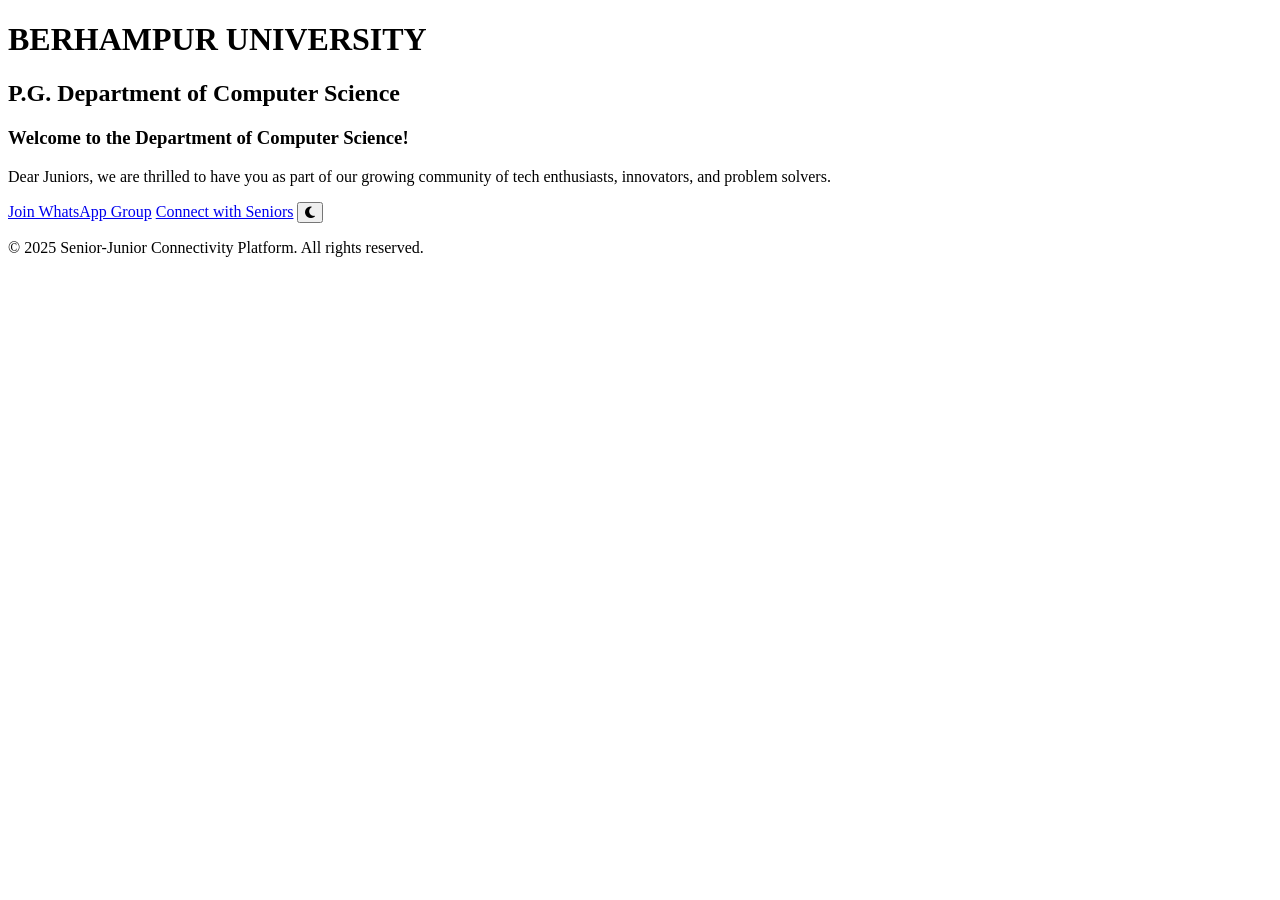
==== index.html @ b65a6550 "Added the files with my profile details" ====
<!DOCTYPE html>
<html lang="en">
<head>
  <meta charset="UTF-8">
  <meta name="viewport" content="width=device-width, initial-scale=1.0">
  <title>MCA Batch Portal</title>
  <link rel="stylesheet" href="style.css">
  <!-- FontAwesome for icons -->
  <link rel="stylesheet" href="https://cdnjs.cloudflare.com/ajax/libs/font-awesome/6.5.0/css/all.min.css">
</head>
<body>
  <header>
    <h1>BERHAMPUR UNIVERSITY</h1>
    <h2>P.G. Department of Computer Science</h2>
  </header>

  <main>
    <h3>Welcome to the Department of Computer Science!</h3>
    <p>Dear Juniors, we are thrilled to have you as part of our growing community of tech enthusiasts, innovators, and problem solvers.</p>

    <div class="buttons">
      <a href="https://chat.whatsapp.com/CHR27G2iHUg1rWMPDiVvtr" class="btn">Join WhatsApp Group</a>
      <a href="profiles.html" class="btn">Connect with Seniors</a>
      <!-- Dark mode toggle icon -->
      <button id="darkToggle" class="icon-btn">
        <i class="fas fa-moon"></i>
      </button>
    </div>
  </main>

  <footer>
    <p>© 2025 Senior-Junior Connectivity Platform. All rights reserved.</p>
  </footer>

  <script src="script.js"></script>
</body>
</html>
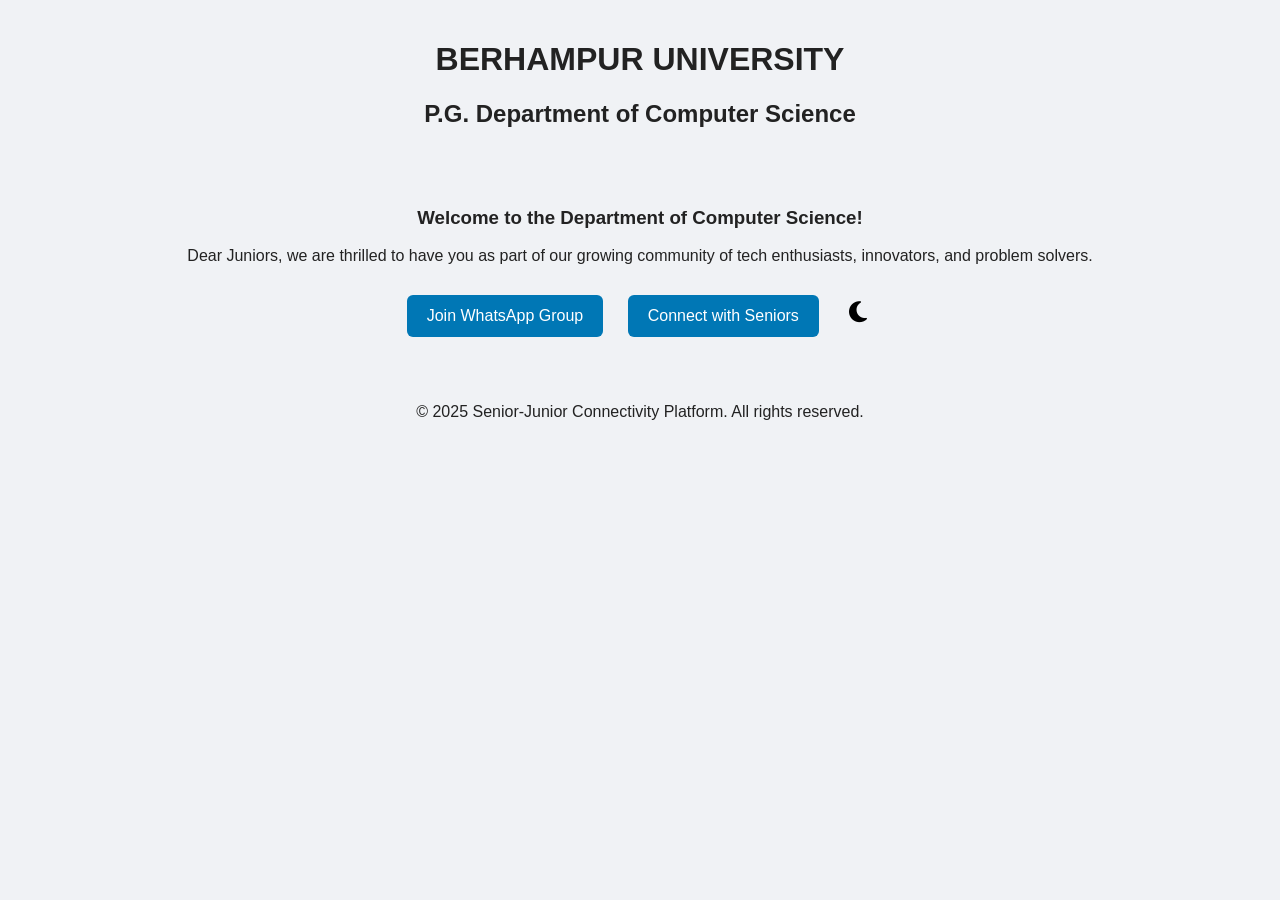
==== commit 682d842a: "changed the files location" ====
--- a/index.html
+++ b/index.html
@@ -20,7 +20,7 @@
 
     <div class="buttons">
       <a href="https://chat.whatsapp.com/CHR27G2iHUg1rWMPDiVvtr" class="btn">Join WhatsApp Group</a>
-      <a href="profiles.html" class="btn">Connect with Seniors</a>
+      <a href="profiles/profiles.html" class="btn">Connect with Seniors</a>
       <!-- Dark mode toggle icon -->
       <button id="darkToggle" class="icon-btn">
         <i class="fas fa-moon"></i>
--- a/style.css
+++ b/style.css
@@ -0,0 +1,59 @@
+body {
+  font-family: 'Poppins', sans-serif;
+  background: #f0f2f5;
+  color: #222;
+  margin: 0;
+  padding: 0;
+  transition: background 0.3s, color 0.3s;
+}
+
+header, main, footer {
+  text-align: center;
+  padding: 20px;
+}
+
+.buttons {
+  margin-top: 20px;
+}
+
+.btn {
+  display: inline-block;
+  margin: 10px;
+  padding: 12px 20px;
+  background: #0077b5;
+  color: #fff;
+  border-radius: 6px;
+  text-decoration: none;
+  transition: 0.3s;
+}
+
+.btn:hover {
+  background: #005582;
+}
+
+.icon-btn {
+  background: none;
+  border: none;
+  font-size: 24px;
+  cursor: pointer;
+  margin: 10px;
+  transition: transform 0.3s;
+}
+
+.icon-btn:hover {
+  transform: rotate(20deg);
+}
+
+/* Dark mode styles */
+body.dark {
+  background: #121212;
+  color: #eee;
+}
+
+body.dark .btn {
+  background: #444;
+}
+
+body.dark .btn:hover {
+  background: #666;
+}
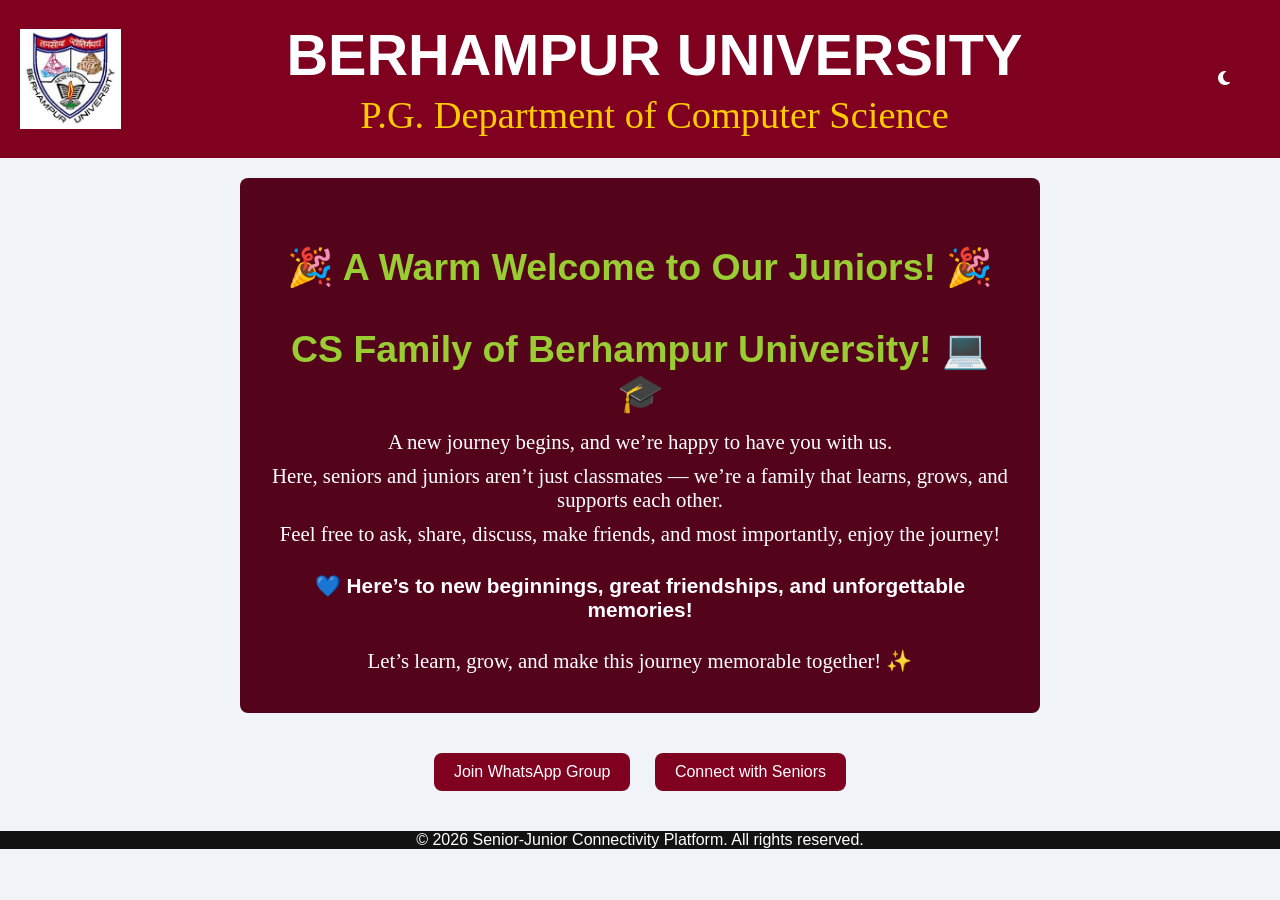
==== commit 48469b0c: "completed the home page" ====
--- a/index.html
+++ b/index.html
@@ -3,35 +3,48 @@
 <head>
   <meta charset="UTF-8">
   <meta name="viewport" content="width=device-width, initial-scale=1.0">
-  <title>MCA Batch Portal</title>
+  <title>CS BATCH 2025-27</title>
   <link rel="stylesheet" href="style.css">
-  <!-- FontAwesome for icons -->
   <link rel="stylesheet" href="https://cdnjs.cloudflare.com/ajax/libs/font-awesome/6.5.0/css/all.min.css">
+  <script src="scripts.js" defer></script>
 </head>
 <body>
+
   <header>
-    <h1>BERHAMPUR UNIVERSITY</h1>
-    <h2>P.G. Department of Computer Science</h2>
+    <img src="images/bu logo.jpeg" alt="University Logo" class="university-logo">
+    <div class="header-text">
+      <h1>BERHAMPUR UNIVERSITY</h1>
+      <h2>P.G. Department of Computer Science</h2>
+    </div>
+      <div class="buttons">
+    <button id="darkToggle" class="icon-btn">
+      <i class="fas fa-moon"></i>
+    </button>
+  </div>
   </header>
 
-  <main>
-    <h3>Welcome to the Department of Computer Science!</h3>
-    <p>Dear Juniors, we are thrilled to have you as part of our growing community of tech enthusiasts, innovators, and problem solvers.</p>
+  <!-- Welcome Junior Message -->
+  <div class="welcome-junior">
+    <h3>🎉 A Warm Welcome to Our Juniors! 🎉</h3>
+    <h3>CS Family of Berhampur University! 💻🎓</h3>
+    <p>A new journey begins, and we’re happy to have you with us.</p>
+    <p>Here, seniors and juniors aren’t just classmates — we’re a family that learns, grows, and supports each other.</p>
+    <p>Feel free to ask, share, discuss, make friends, and most importantly, enjoy the journey!</p>
+    <h4>💙 Here’s to new beginnings, great friendships, and unforgettable memories!</h4>
+    <p>Let’s learn, grow, and make this journey memorable together! ✨</p>
+  </div>
 
-    <div class="buttons">
-      <a href="https://chat.whatsapp.com/CHR27G2iHUg1rWMPDiVvtr" class="btn">Join WhatsApp Group</a>
-      <a href="profiles/profiles.html" class="btn">Connect with Seniors</a>
-      <!-- Dark mode toggle icon -->
-      <button id="darkToggle" class="icon-btn">
-        <i class="fas fa-moon"></i>
-      </button>
-    </div>
-  </main>
+  <div class="buttons">
+    <button onclick="window.location.href='https://chat.whatsapp.com/CHR27G2iHUg1rWMPDiVvtr'">Join WhatsApp
+      Group</button>
+    <button onclick="window.location.href='profiles/profiles.html'">Connect with Seniors</button>
+  </div>
 
-  <footer>
-    <p>© 2025 Senior-Junior Connectivity Platform. All rights reserved.</p>
-  </footer>
+  <div class="copyright">
+    <footer>
+      <p>&copy; 2026 Senior-Junior Connectivity Platform. All rights reserved.</p>
+    </footer>
+  </div>
+</body>
 
-  <script src="script.js"></script>
-</body>
 </html>
--- a/style.css
+++ b/style.css
@@ -1,59 +1,170 @@
+* {
+  box-sizing: border-box;
+}
 body {
-  font-family: 'Poppins', sans-serif;
-  background: #f0f2f5;
-  color: #222;
+  font-family: 'Segoe UI', sans-serif;
+  background: #f0f4f8;
   margin: 0;
   padding: 0;
   transition: background 0.3s, color 0.3s;
 }
+header {
+  background: #800020;
+  color: white;
+  padding: 20px;
+  display: flex;
+  align-items: center;
+  justify-content: flex-start;
+  flex-wrap: wrap;
+  text-align: center;
+}
+.university-logo {
+  height: 100px;
+  width: auto;
+  max-width: 100%;
+  margin-right: 0px;
+}
+.header-text {
+  flex: 1;
+  min-width: 200px;
+}
+header h1 {
+  margin: 0;
+  font-size: 4.5vw;
+}
+header h2 {
+  margin: 5px 0 0;
+  font-size: 3vw;
+  font-weight: normal;
+  font-family: 'Georgia', serif;
+  color: #ffcc00;
+}
+@media (max-width: 768px) {
+  header {
+    flex-direction: column;
+    align-items: center;
+  }
+  .university-logo {
+    height: 200px;
+    margin: 0 auto 10px;
+  }
+  header h1 {
+    font-size: 6vw;
+  }
+  header h2 {
+    font-size: 4vw;
+  }
+}
+@media (max-width: 480px) {
+  .university-logo {
+    height: 50px;
+  }
+}
+.welcome-junior {
+  text-align: center;
+  padding: 30px;
+  font-size: 1.3em;
+  color: #fff;
+  background-color: #53041b;
+  border-radius: 8px;
+  max-width: 800px;
+  margin: 20px auto;
+  transition: background-color 0.3s, color 0.3s;
+}
+.welcome-junior h3 {
+  font-size: 1.8em;
+  background-color: #53041b;
+  color: yellowgreen;
+  margin-bottom: 15px;
+}
+.welcome-junior p {
+  margin: 10px 0;
+  font-family: 'Times New Roman', Times, serif;
+}
+.buttons {
+  text-align: center;
+  margin: 30px 0;
+}
+.buttons button,
+.buttons a {
+  padding: 10px 20px;
+  margin: 10px;
+  border: none;
+  border-radius: 8px;
+  font-size: 16px;
+  cursor: pointer;
+  background-color: #800020;
+  color: white;
+  transition: background 0.3s;
+  text-decoration: none;
+}
+.buttons button:hover,
+.buttons a:hover {
+  background-color: #20c44f;
+}
+.copyright {
+  text-align: center;
+  background-color: #121212;
+  color: #fff;
+}
+/* =========================
+   DARK MODE
+   ========================= */
 
-header, main, footer {
-  text-align: center;
-  padding: 20px;
+body.dark-mode {
+    background-color: #121212;
+    color: #ffffff;
 }
 
-.buttons {
-  margin-top: 20px;
+/* Header */
+body.dark-mode header {
+    background-color: #333333;
 }
 
-.btn {
-  display: inline-block;
-  margin: 10px;
-  padding: 12px 20px;
-  background: #0077b5;
-  color: #fff;
-  border-radius: 6px;
-  text-decoration: none;
-  transition: 0.3s;
+/* Welcome section */
+body.dark-mode .welcome-junior {
+    background-color: #333333;
+    color: #ffffff;
 }
 
-.btn:hover {
-  background: #005582;
+body.dark-mode .welcome-junior h3 {
+    background-color: #333333;
+    color: #9acd32;
 }
 
-.icon-btn {
-  background: none;
-  border: none;
-  font-size: 24px;
-  cursor: pointer;
-  margin: 10px;
-  transition: transform 0.3s;
+/* Buttons */
+body.dark-mode .buttons button,
+body.dark-mode .buttons a {
+    background-color: #333333;
+    color: #ffffff;
 }
 
-.icon-btn:hover {
-  transform: rotate(20deg);
+body.dark-mode .buttons button:hover,
+body.dark-mode .buttons a:hover {
+    background-color: #a09696;
 }
 
-/* Dark mode styles */
-body.dark {
-  background: #121212;
-  color: #eee;
+/* Footer */
+body.dark-mode .copyright {
+    background-color: #080808;
+    color: #ffffff;
 }
 
-body.dark .btn {
-  background: #444;
+/* Dark mode toggle button */
+body.dark-mode #darkToggle {
+    background-color: #333333;
+    color: #ffffff;
+}
+body.dark-mode #darkToggle:hover{
+    background-color: white;
+    color:black;
+}
+#darkToggle {
+    transition: background-color 0.3s, color 0.3s, transform 0.2s;
 }
 
-body.dark .btn:hover {
-  background: #666;
-}
+#darkToggle:hover {
+    background-color: #0e0e0e;
+    color: #eee8e8;
+    transform: scale(1.1);
+}
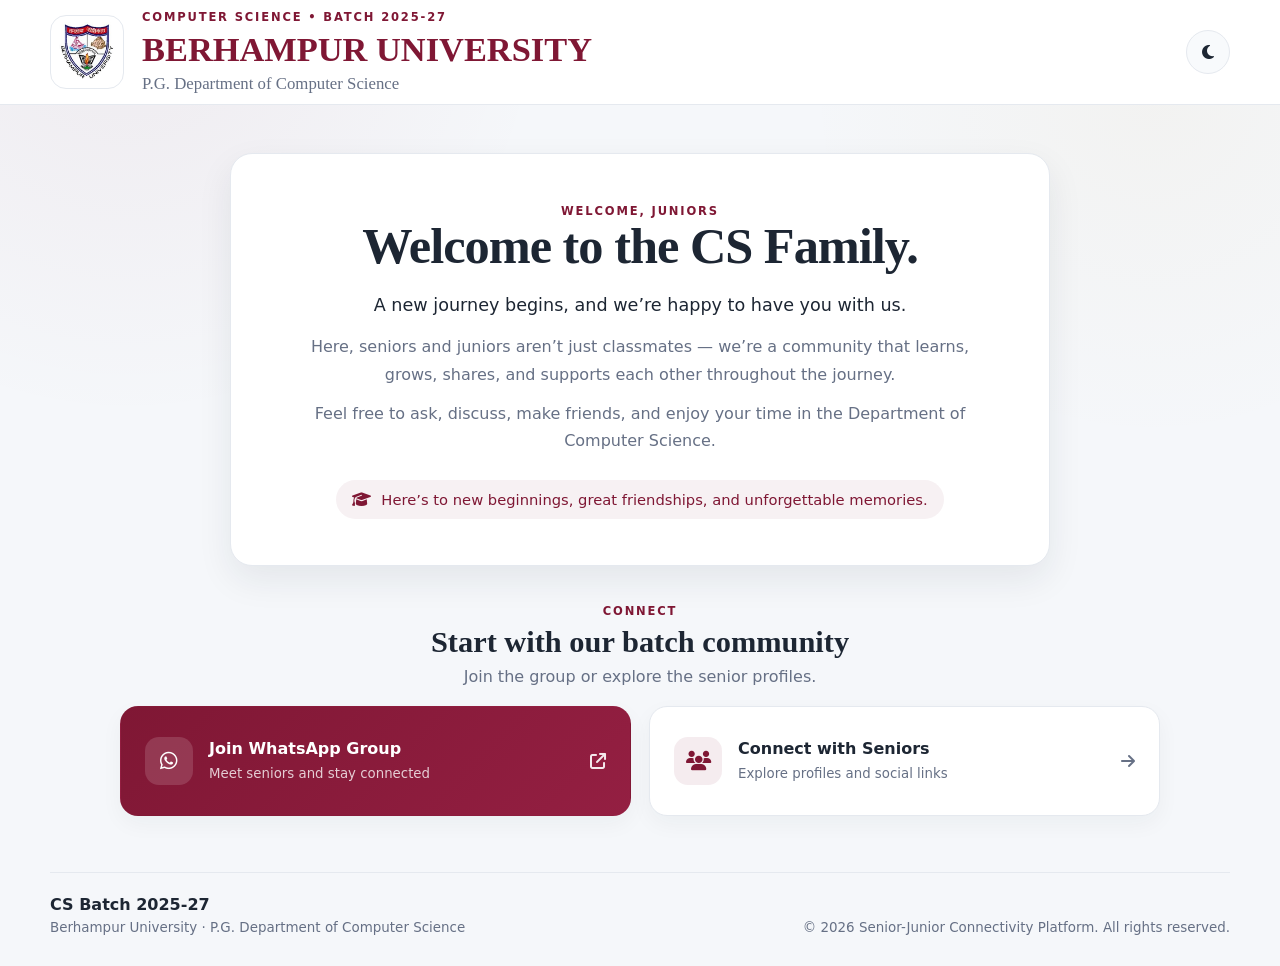
==== commit be66f71b: "Updated the the home page perfectly" ====
--- a/index.html
+++ b/index.html
@@ -3,48 +3,107 @@
 <head>
   <meta charset="UTF-8">
   <meta name="viewport" content="width=device-width, initial-scale=1.0">
+  <meta name="description" content="Berhampur University Computer Science Batch 2025-27 senior-junior connectivity platform">
   <title>CS BATCH 2025-27</title>
   <link rel="stylesheet" href="style.css">
   <link rel="stylesheet" href="https://cdnjs.cloudflare.com/ajax/libs/font-awesome/6.5.0/css/all.min.css">
   <script src="scripts.js" defer></script>
 </head>
+
 <body>
 
-  <header>
-    <img src="images/bu logo.jpeg" alt="University Logo" class="university-logo">
-    <div class="header-text">
-      <h1>BERHAMPUR UNIVERSITY</h1>
-      <h2>P.G. Department of Computer Science</h2>
-    </div>
+  <header class="site-header">
+    <div class="header-inner">
+      <div class="brand">
+        <img src="images/bu logo.jpeg" alt="Berhampur University Logo" class="university-logo">
+        <div class="header-text">
+          <p class="eyebrow">COMPUTER SCIENCE • BATCH 2025-27</p>
+          <h1>BERHAMPUR UNIVERSITY</h1>
+          <h2>P.G. Department of Computer Science</h2>
+        </div>
+      </div>  
       <div class="buttons">
-    <button id="darkToggle" class="icon-btn">
-      <i class="fas fa-moon"></i>
+    <button id="darkToggle" class="icon-btn" type="button" aria-label="Toggle dark mode">
+      <i class="fas fa-moon" aria-hidden="true"></i>
     </button>
   </div>
   </header>
 
   <!-- Welcome Junior Message -->
-  <div class="welcome-junior">
-    <h3>🎉 A Warm Welcome to Our Juniors! 🎉</h3>
-    <h3>CS Family of Berhampur University! 💻🎓</h3>
-    <p>A new journey begins, and we’re happy to have you with us.</p>
-    <p>Here, seniors and juniors aren’t just classmates — we’re a family that learns, grows, and supports each other.</p>
-    <p>Feel free to ask, share, discuss, make friends, and most importantly, enjoy the journey!</p>
-    <h4>💙 Here’s to new beginnings, great friendships, and unforgettable memories!</h4>
-    <p>Let’s learn, grow, and make this journey memorable together! ✨</p>
-  </div>
 
-  <div class="buttons">
-    <button onclick="window.location.href='https://chat.whatsapp.com/CHR27G2iHUg1rWMPDiVvtr'">Join WhatsApp
-      Group</button>
-    <button onclick="window.location.href='profiles/profiles.html'">Connect with Seniors</button>
-  </div>
+  <main>
+    <section class="hero-section" aria-labelledby="welcome-title">
+      <div class="hero-copy">
+        <span class="section-label">WELCOME, JUNIORS</span>
 
-  <div class="copyright">
-    <footer>
-      <p>&copy; 2026 Senior-Junior Connectivity Platform. All rights reserved.</p>
-    </footer>
-  </div>
+        <h3 id="welcome-title">Welcome to the CS Family.</h3>
+
+        <p class="hero-lead">
+          A new journey begins, and we’re happy to have you with us.
+        </p>
+
+        <p>
+          Here, seniors and juniors aren’t just classmates — we’re a community
+          that learns, grows, shares, and supports each other throughout the journey.
+        </p>
+
+        <p>
+          Feel free to ask, discuss, make friends, and enjoy your time in the
+          Department of Computer Science.
+        </p>
+
+        <div class="welcome-note">
+          <i class="fa-solid fa-graduation-cap" aria-hidden="true"></i>
+          <span>Here’s to new beginnings, great friendships, and unforgettable memories.</span>
+        </div>
+      </div>
+    </section>
+
+    <section class="action-section" aria-label="Quick actions">
+      <div class="action-heading">
+        <p class="section-label">CONNECT</p>
+        <h3>Start with our batch community</h3>
+        <p>Join the group or explore the senior profiles.</p>
+      </div>
+
+      <div class="action-grid">
+        <a
+          class="action-card primary"
+          href="https://chat.whatsapp.com/CHR27G2iHUg1rWMPDiVvtr"
+          target="_blank"
+          rel="noopener noreferrer"
+        >
+          <span class="action-icon">
+            <i class="fab fa-whatsapp" aria-hidden="true"></i>
+          </span>
+          <span class="action-content">
+            <strong>Join WhatsApp Group</strong>
+            <small>Meet seniors and stay connected</small>
+          </span>
+          <i class="fas fa-arrow-up-right-from-square action-arrow" aria-hidden="true"></i>
+        </a>
+
+        <a class="action-card" href="profiles/profiles.html">
+          <span class="action-icon">
+            <i class="fas fa-users" aria-hidden="true"></i>
+          </span>
+          <span class="action-content">
+            <strong>Connect with Seniors</strong>
+            <small>Explore profiles and social links</small>
+          </span>
+          <i class="fas fa-arrow-right action-arrow" aria-hidden="true"></i>
+        </a>
+      </div>
+    </section>
+  </main>
+
+  <footer class="site-footer">
+    <div>
+      <strong>CS Batch 2025-27</strong>
+      <span>Berhampur University · P.G. Department of Computer Science</span>
+    </div>
+    <p>&copy; 2026 Senior-Junior Connectivity Platform. All rights reserved.</p>
+  </footer>
 </body>
 
 </html>
--- a/style.css
+++ b/style.css
@@ -1,170 +1,497 @@
+:root {
+  --bg: #f5f7fa;
+  --surface: #ffffff;
+  --surface-soft: #f8fafc;
+  --text: #1d2633;
+  --muted: #667085;
+  --border: #e5e9ef;
+  --primary: #7f1734;
+  --primary-dark: #68122b;
+  --accent: #b68b2c;
+  --shadow: 0 14px 35px rgba(28, 38, 52, 0.08);
+  --radius: 22px;
+}
+
 * {
   box-sizing: border-box;
 }
+
+html {
+  scroll-behavior: smooth;
+}
+
 body {
-  font-family: 'Segoe UI', sans-serif;
-  background: #f0f4f8;
   margin: 0;
-  padding: 0;
-  transition: background 0.3s, color 0.3s;
-}
-header {
-  background: #800020;
-  color: white;
-  padding: 20px;
+  min-height: 100vh;
+  font-family: "Segoe UI", system-ui, -apple-system, BlinkMacSystemFont, sans-serif;
+  color: var(--text);
+  background:
+    radial-gradient(circle at 10% 0%, rgba(127, 23, 52, 0.055), transparent 28%),
+    radial-gradient(circle at 90% 10%, rgba(182, 139, 44, 0.045), transparent 24%),
+    var(--bg);
+  transition: background 0.3s ease, color 0.3s ease;
+}
+
+/* =========================
+   HEADER
+   ========================= */
+
+.site-header {
+  position: relative;
+  background: var(--surface);
+  border-bottom: 1px solid var(--border);
+}
+
+.header-inner {
+  width: min(1180px, calc(100% - 40px));
+  margin: 0 auto;
+  min-height: 104px;
   display: flex;
   align-items: center;
-  justify-content: flex-start;
-  flex-wrap: wrap;
+  justify-content: space-between;
+  gap: 24px;
+}
+
+.brand {
+  display: flex;
+  align-items: center;
+  gap: 18px;
+  min-width: 0;
+}
+
+.university-logo {
+  width: 74px;
+  height: 74px;
+  object-fit: contain;
+  border-radius: 16px;
+  border: 1px solid var(--border);
+  background: #fff;
+  padding: 6px;
+}
+
+.header-text {
+  min-width: 0;
+}
+
+.eyebrow,
+.section-label {
+  margin: 0 0 7px;
+  color: var(--primary);
+  font-size: 0.72rem;
+  font-weight: 700;
+  letter-spacing: 0.16em;
+}
+
+.header-text h1 {
+  margin: 0;
+  font-family: Georgia, "Times New Roman", serif;
+  font-size: clamp(1.45rem, 3vw, 2.15rem);
+  line-height: 1.05;
+  color: var(--primary);
+}
+
+.header-text h2 {
+  margin: 7px 0 0;
+  color: var(--muted);
+  font-family: Georgia, "Times New Roman", serif;
+  font-size: clamp(0.88rem, 1.6vw, 1.05rem);
+  font-weight: 400;
+}
+
+.icon-btn {
+  width: 44px;
+  height: 44px;
+  flex: 0 0 44px;
+  display: grid;
+  place-items: center;
+  border: 1px solid var(--border);
+  border-radius: 50%;
+  background: var(--surface-soft);
+  color: var(--text);
+  cursor: pointer;
+  font-size: 1rem;
+  transition:
+    transform 0.2s ease,
+    background 0.2s ease,
+    color 0.2s ease,
+    border-color 0.2s ease;
+}
+
+.icon-btn:hover {
+  transform: translateY(-2px);
+  background: var(--primary);
+  border-color: var(--primary);
+  color: #fff;
+}
+
+/* =========================
+   MAIN / HERO
+   ========================= */
+
+main {
+  width: min(1040px, calc(100% - 40px));
+  margin: 0 auto;
+}
+
+.hero-section {
+  margin: 48px auto 0;
+}
+
+.hero-copy {
+  max-width: 820px;
+  margin: 0 auto;
+  padding: 46px 52px;
   text-align: center;
-}
-.university-logo {
-  height: 100px;
-  width: auto;
+  background: var(--surface);
+  border: 1px solid var(--border);
+  border-radius: var(--radius);
+  box-shadow: var(--shadow);
+}
+
+.hero-copy h3 {
+  margin: 0;
+  font-family: Georgia, "Times New Roman", serif;
+  font-size: clamp(2rem, 5vw, 3.15rem);
+  line-height: 1.08;
+  letter-spacing: -0.02em;
+  color: var(--text);
+}
+
+.hero-lead {
+  margin: 18px auto 0;
+  max-width: 680px;
+  font-size: 1.1rem;
+  line-height: 1.7;
+  color: var(--text);
+}
+
+.hero-copy > p:not(.hero-lead) {
+  max-width: 720px;
+  margin: 12px auto 0;
+  color: var(--muted);
+  line-height: 1.7;
+}
+
+.welcome-note {
+  width: fit-content;
   max-width: 100%;
-  margin-right: 0px;
-}
-.header-text {
-  flex: 1;
-  min-width: 200px;
-}
-header h1 {
+  margin: 26px auto 0;
+  padding: 11px 16px;
+  display: inline-flex;
+  align-items: center;
+  gap: 10px;
+  border-radius: 999px;
+  background: rgba(127, 23, 52, 0.06);
+  color: var(--primary);
+  font-size: 0.92rem;
+}
+
+.welcome-note i {
+  font-size: 0.95rem;
+}
+
+/* =========================
+   ACTIONS
+   ========================= */
+
+.action-section {
+  margin: 38px auto 56px;
+}
+
+.action-heading {
+  text-align: center;
+  margin-bottom: 20px;
+}
+
+.action-heading h3 {
   margin: 0;
-  font-size: 4.5vw;
-}
-header h2 {
-  margin: 5px 0 0;
-  font-size: 3vw;
-  font-weight: normal;
-  font-family: 'Georgia', serif;
-  color: #ffcc00;
-}
-@media (max-width: 768px) {
-  header {
+  font-family: Georgia, "Times New Roman", serif;
+  font-size: clamp(1.45rem, 3vw, 1.9rem);
+}
+
+.action-heading p:last-child {
+  margin: 7px 0 0;
+  color: var(--muted);
+}
+
+.action-grid {
+  display: grid;
+  grid-template-columns: repeat(2, minmax(0, 1fr));
+  gap: 18px;
+}
+
+.action-card {
+  min-height: 110px;
+  display: grid;
+  grid-template-columns: auto 1fr auto;
+  align-items: center;
+  gap: 16px;
+  padding: 22px 24px;
+  text-decoration: none;
+  color: var(--text);
+  background: var(--surface);
+  border: 1px solid var(--border);
+  border-radius: 18px;
+  box-shadow: 0 8px 22px rgba(28, 38, 52, 0.045);
+  transition:
+    transform 0.22s ease,
+    box-shadow 0.22s ease,
+    border-color 0.22s ease;
+}
+
+.action-card:hover {
+  transform: translateY(-4px);
+  border-color: rgba(127, 23, 52, 0.24);
+  box-shadow: var(--shadow);
+}
+
+.action-card.primary {
+  background: linear-gradient(135deg, var(--primary), #941f42);
+  border-color: transparent;
+  color: #fff;
+}
+
+.action-card.primary:hover {
+  border-color: transparent;
+}
+
+.action-icon {
+  width: 48px;
+  height: 48px;
+  display: grid;
+  place-items: center;
+  border-radius: 14px;
+  background: rgba(127, 23, 52, 0.08);
+  color: var(--primary);
+  font-size: 1.25rem;
+}
+
+.action-card.primary .action-icon {
+  background: rgba(255, 255, 255, 0.14);
+  color: #fff;
+}
+
+.action-content {
+  min-width: 0;
+}
+
+.action-content strong,
+.action-content small {
+  display: block;
+}
+
+.action-content strong {
+  font-size: 1rem;
+  line-height: 1.3;
+}
+
+.action-content small {
+  margin-top: 5px;
+  color: var(--muted);
+  line-height: 1.4;
+}
+
+.action-card.primary .action-content small {
+  color: rgba(255, 255, 255, 0.78);
+}
+
+.action-arrow {
+  color: var(--muted);
+}
+
+.action-card.primary .action-arrow {
+  color: rgba(255, 255, 255, 0.9);
+}
+
+/* =========================
+   FOOTER
+   ========================= */
+
+.site-footer {
+  width: min(1180px, calc(100% - 40px));
+  margin: 0 auto;
+  padding: 22px 0 28px;
+  display: flex;
+  align-items: flex-end;
+  justify-content: space-between;
+  gap: 22px;
+  border-top: 1px solid var(--border);
+  color: var(--muted);
+}
+
+.site-footer div {
+  display: flex;
+  flex-direction: column;
+  gap: 4px;
+}
+
+.site-footer strong {
+  color: var(--text);
+}
+
+.site-footer span,
+.site-footer p {
+  margin: 0;
+  font-size: 0.84rem;
+  line-height: 1.5;
+}
+
+/* =========================
+   DARK MODE
+   ========================= */
+
+body.dark-mode {
+  --bg: #111419;
+  --surface: #191d23;
+  --surface-soft: #20252d;
+  --text: #f1f3f6;
+  --muted: #a4acb7;
+  --border: #2a3038;
+  --primary: #d17a96;
+  --primary-dark: #bd607f;
+  --accent: #d2b15d;
+  --shadow: 0 18px 40px rgba(0, 0, 0, 0.22);
+
+  background:
+    radial-gradient(circle at 10% 0%, rgba(209, 122, 150, 0.09), transparent 28%),
+    radial-gradient(circle at 90% 10%, rgba(210, 177, 93, 0.05), transparent 24%),
+    var(--bg);
+}
+
+body.dark-mode .site-header {
+  background: var(--surface);
+}
+
+body.dark-mode .university-logo {
+  background: #fff;
+}
+
+body.dark-mode .action-card.primary {
+  background: linear-gradient(135deg, #7d304b, #91415d);
+}
+
+body.dark-mode .welcome-note {
+  background: rgba(209, 122, 150, 0.10);
+}
+
+/* =========================
+   RESPONSIVE
+   ========================= */
+
+@media (max-width: 760px) {
+  .header-inner {
+    min-height: 90px;
+    width: min(100% - 28px, 1180px);
+  }
+
+  .brand {
+    gap: 12px;
+  }
+
+  .university-logo {
+    width: 58px;
+    height: 58px;
+    border-radius: 13px;
+  }
+
+  main {
+    width: min(100% - 28px, 1040px);
+  }
+
+  .hero-section {
+    margin-top: 28px;
+  }
+
+  .hero-copy {
+    padding: 34px 24px;
+  }
+
+  .action-grid {
+    grid-template-columns: 1fr;
+  }
+
+  .site-footer {
+    width: min(100% - 28px, 1180px);
     flex-direction: column;
-    align-items: center;
-  }
+    align-items: flex-start;
+  }
+}
+
+@media (max-width: 480px) {
+  .header-inner {
+    align-items: flex-start;
+    padding: 14px 0;
+  }
+
+  .brand {
+    align-items: flex-start;
+  }
+
   .university-logo {
-    height: 200px;
-    margin: 0 auto 10px;
-  }
-  header h1 {
-    font-size: 6vw;
-  }
-  header h2 {
-    font-size: 4vw;
-  }
-}
-@media (max-width: 480px) {
-  .university-logo {
+    width: 50px;
     height: 50px;
-  }
-}
-.welcome-junior {
-  text-align: center;
-  padding: 30px;
-  font-size: 1.3em;
-  color: #fff;
-  background-color: #53041b;
-  border-radius: 8px;
-  max-width: 800px;
-  margin: 20px auto;
-  transition: background-color 0.3s, color 0.3s;
-}
-.welcome-junior h3 {
-  font-size: 1.8em;
-  background-color: #53041b;
-  color: yellowgreen;
-  margin-bottom: 15px;
-}
-.welcome-junior p {
-  margin: 10px 0;
-  font-family: 'Times New Roman', Times, serif;
-}
-.buttons {
-  text-align: center;
-  margin: 30px 0;
-}
-.buttons button,
-.buttons a {
-  padding: 10px 20px;
-  margin: 10px;
-  border: none;
-  border-radius: 8px;
-  font-size: 16px;
-  cursor: pointer;
-  background-color: #800020;
-  color: white;
-  transition: background 0.3s;
-  text-decoration: none;
-}
-.buttons button:hover,
-.buttons a:hover {
-  background-color: #20c44f;
-}
-.copyright {
-  text-align: center;
-  background-color: #121212;
-  color: #fff;
-}
-/* =========================
-   DARK MODE
-   ========================= */
-
-body.dark-mode {
-    background-color: #121212;
-    color: #ffffff;
-}
-
-/* Header */
-body.dark-mode header {
-    background-color: #333333;
-}
-
-/* Welcome section */
-body.dark-mode .welcome-junior {
-    background-color: #333333;
-    color: #ffffff;
-}
-
-body.dark-mode .welcome-junior h3 {
-    background-color: #333333;
-    color: #9acd32;
-}
-
-/* Buttons */
-body.dark-mode .buttons button,
-body.dark-mode .buttons a {
-    background-color: #333333;
-    color: #ffffff;
-}
-
-body.dark-mode .buttons button:hover,
-body.dark-mode .buttons a:hover {
-    background-color: #a09696;
-}
-
-/* Footer */
-body.dark-mode .copyright {
-    background-color: #080808;
-    color: #ffffff;
-}
-
-/* Dark mode toggle button */
-body.dark-mode #darkToggle {
-    background-color: #333333;
-    color: #ffffff;
-}
-body.dark-mode #darkToggle:hover{
-    background-color: white;
-    color:black;
-}
-#darkToggle {
-    transition: background-color 0.3s, color 0.3s, transform 0.2s;
-}
-
-#darkToggle:hover {
-    background-color: #0e0e0e;
-    color: #eee8e8;
-    transform: scale(1.1);
-}+    flex-basis: 50px;
+  }
+
+  .header-text h1 {
+    font-size: 1.22rem;
+  }
+
+  .header-text h2 {
+    font-size: 0.78rem;
+    margin-top: 4px;
+  }
+
+  .eyebrow {
+    font-size: 0.58rem;
+    margin-bottom: 5px;
+  }
+
+  .hero-copy {
+    padding: 28px 18px;
+    border-radius: 18px;
+  }
+
+  .hero-copy h3 {
+    font-size: 1.85rem;
+  }
+
+  .hero-lead {
+    font-size: 0.98rem;
+  }
+
+  .welcome-note {
+    border-radius: 15px;
+    text-align: left;
+    align-items: flex-start;
+    font-size: 0.84rem;
+  }
+
+  .action-card {
+    padding: 18px;
+    gap: 12px;
+  }
+
+  .action-icon {
+    width: 42px;
+    height: 42px;
+    border-radius: 12px;
+    font-size: 1.05rem;
+  }
+
+  .action-arrow {
+    font-size: 0.85rem;
+  }
+}
+
+@media (prefers-reduced-motion: reduce) {
+  html {
+    scroll-behavior: auto;
+  }
+
+  *,
+  *::before,
+  *::after {
+    transition-duration: 0.01ms !important;
+  }
+}
